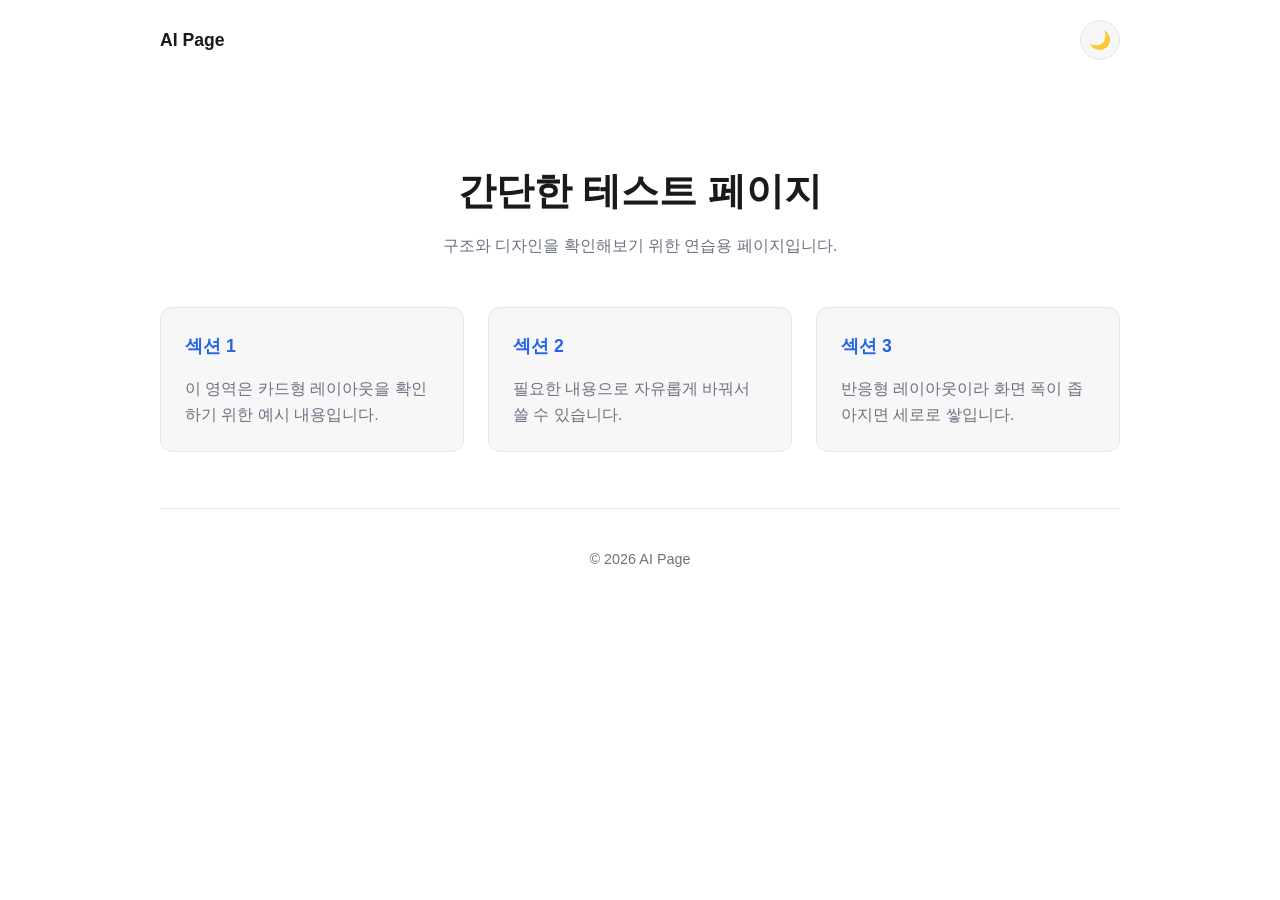
==== index.html @ 1d454346 "Add simple test webpage with dark mode toggle Co-Authored-By: Claude Sonnet 5 <noreply@anthropic.com" ====
<!DOCTYPE html>
<html lang="ko">
<head>
<meta charset="UTF-8">
<meta name="viewport" content="width=device-width, initial-scale=1.0">
<title>AI Page</title>
<link rel="stylesheet" href="style.css">
</head>
<body>
  <header class="site-header">
    <span class="logo">AI Page</span>
    <button id="theme-toggle" aria-label="테마 전환">🌙</button>
  </header>

  <main>
    <section class="hero">
      <h1>간단한 테스트 페이지</h1>
      <p>구조와 디자인을 확인해보기 위한 연습용 페이지입니다.</p>
    </section>

    <section class="cards">
      <article class="card">
        <h2>섹션 1</h2>
        <p>이 영역은 카드형 레이아웃을 확인하기 위한 예시 내용입니다.</p>
      </article>
      <article class="card">
        <h2>섹션 2</h2>
        <p>필요한 내용으로 자유롭게 바꿔서 쓸 수 있습니다.</p>
      </article>
      <article class="card">
        <h2>섹션 3</h2>
        <p>반응형 레이아웃이라 화면 폭이 좁아지면 세로로 쌓입니다.</p>
      </article>
    </section>
  </main>

  <footer class="site-footer">
    <p>&copy; 2026 AI Page</p>
  </footer>

  <script src="script.js"></script>
</body>
</html>
---- style.css ----
:root {
  --bg: #ffffff;
  --text: #1a1a1a;
  --muted: #6b7280;
  --accent: #2563eb;
  --card-bg: #f7f7f8;
  --border: #e5e7eb;
  --space: 24px;
}

[data-theme="dark"] {
  --bg: #111214;
  --text: #f2f2f2;
  --muted: #9ca3af;
  --accent: #60a5fa;
  --card-bg: #1c1d20;
  --border: #2a2b2e;
}

* {
  box-sizing: border-box;
}

body {
  margin: 0;
  padding: 0 var(--space);
  background: var(--bg);
  color: var(--text);
  font-family: -apple-system, BlinkMacSystemFont, "Segoe UI", "Malgun Gothic", sans-serif;
  line-height: 1.6;
  transition: background 0.2s, color 0.2s;
}

.site-header {
  max-width: 960px;
  margin: 0 auto;
  display: flex;
  justify-content: space-between;
  align-items: center;
  padding-block: 20px;
}

.logo {
  font-weight: 700;
  font-size: 1.1rem;
}

#theme-toggle {
  border: 1px solid var(--border);
  background: var(--card-bg);
  color: var(--text);
  border-radius: 999px;
  width: 40px;
  height: 40px;
  font-size: 1.1rem;
  cursor: pointer;
}

main {
  max-width: 960px;
  margin: 0 auto;
}

.hero {
  padding-block: 48px;
  text-align: center;
}

.hero h1 {
  font-size: clamp(1.6rem, 4vw, 2.4rem);
  margin-bottom: 12px;
}

.hero p {
  color: var(--muted);
  margin: 0;
}

.cards {
  display: grid;
  grid-template-columns: repeat(3, 1fr);
  gap: var(--space);
  padding-bottom: 56px;
}

@media (max-width: 700px) {
  .cards {
    grid-template-columns: 1fr;
  }
}

.card {
  background: var(--card-bg);
  border: 1px solid var(--border);
  border-radius: 12px;
  padding: 24px;
}

.card h2 {
  margin-top: 0;
  font-size: 1.1rem;
  color: var(--accent);
}

.card p {
  margin-bottom: 0;
  color: var(--muted);
}

.site-footer {
  max-width: 960px;
  margin: 0 auto;
  padding-block: 24px;
  border-top: 1px solid var(--border);
  color: var(--muted);
  font-size: 0.9rem;
  text-align: center;
}
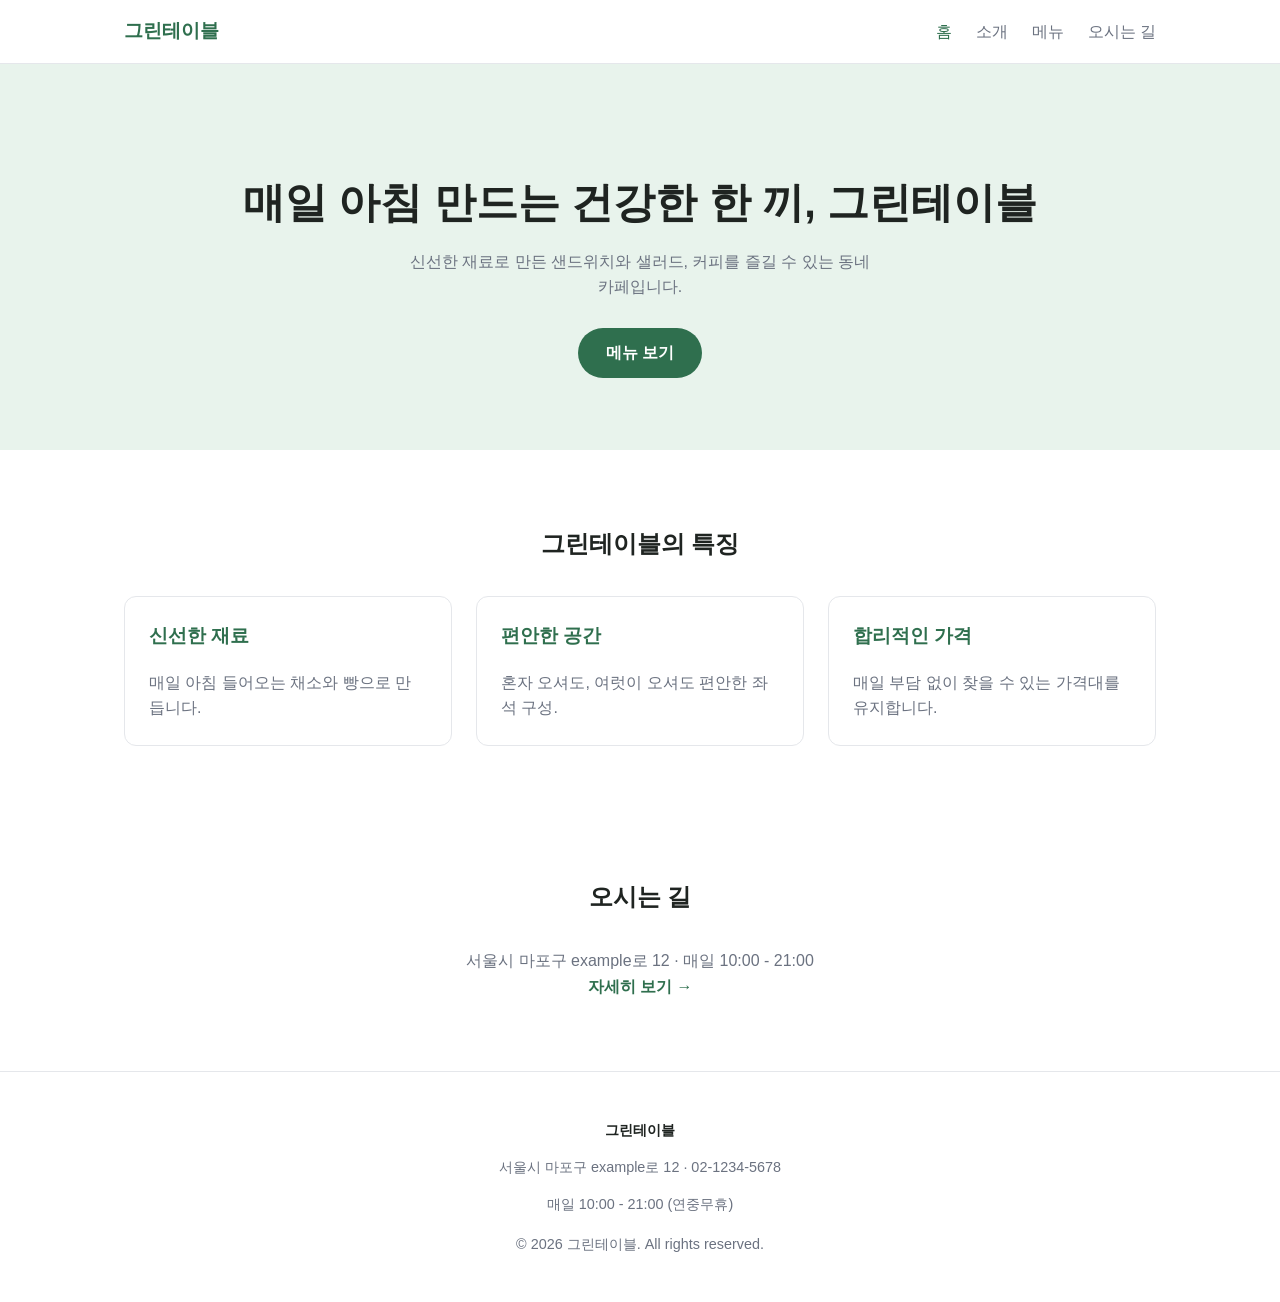
==== commit b6bee98a: "Add grocery cafe placeholder site (4 pages, shared header/footer) Co-Authored-By: Claude Sonnet 5 <n" ====
--- a/index.html
+++ b/index.html
@@ -3,41 +3,49 @@
 <head>
 <meta charset="UTF-8">
 <meta name="viewport" content="width=device-width, initial-scale=1.0">
-<title>AI Page</title>
-<link rel="stylesheet" href="style.css">
+<title>그린테이블</title>
+<link rel="stylesheet" href="css/style.css">
 </head>
-<body>
-  <header class="site-header">
-    <span class="logo">AI Page</span>
-    <button id="theme-toggle" aria-label="테마 전환">🌙</button>
-  </header>
+<body data-page="index">
+  <div id="header"></div>
 
   <main>
     <section class="hero">
-      <h1>간단한 테스트 페이지</h1>
-      <p>구조와 디자인을 확인해보기 위한 연습용 페이지입니다.</p>
+      <h1>매일 아침 만드는 건강한 한 끼, 그린테이블</h1>
+      <p>신선한 재료로 만든 샌드위치와 샐러드, 커피를 즐길 수 있는 동네 카페입니다.</p>
+      <a href="services.html" class="btn">메뉴 보기</a>
     </section>
 
-    <section class="cards">
-      <article class="card">
-        <h2>섹션 1</h2>
-        <p>이 영역은 카드형 레이아웃을 확인하기 위한 예시 내용입니다.</p>
-      </article>
-      <article class="card">
-        <h2>섹션 2</h2>
-        <p>필요한 내용으로 자유롭게 바꿔서 쓸 수 있습니다.</p>
-      </article>
-      <article class="card">
-        <h2>섹션 3</h2>
-        <p>반응형 레이아웃이라 화면 폭이 좁아지면 세로로 쌓입니다.</p>
-      </article>
+    <section class="section container">
+      <h2 class="section-title">그린테이블의 특징</h2>
+      <div class="card-grid">
+        <div class="card">
+          <h3>신선한 재료</h3>
+          <p>매일 아침 들어오는 채소와 빵으로 만듭니다.</p>
+        </div>
+        <div class="card">
+          <h3>편안한 공간</h3>
+          <p>혼자 오셔도, 여럿이 오셔도 편안한 좌석 구성.</p>
+        </div>
+        <div class="card">
+          <h3>합리적인 가격</h3>
+          <p>매일 부담 없이 찾을 수 있는 가격대를 유지합니다.</p>
+        </div>
+      </div>
+    </section>
+
+    <section class="section container">
+      <h2 class="section-title">오시는 길</h2>
+      <p style="text-align:center; color: var(--muted);">
+        서울시 마포구 example로 12 · 매일 10:00 - 21:00<br>
+        <a href="contact.html" style="color: var(--accent); font-weight:600;">자세히 보기 →</a>
+      </p>
     </section>
   </main>
 
-  <footer class="site-footer">
-    <p>&copy; 2026 AI Page</p>
-  </footer>
+  <div id="footer"></div>
 
-  <script src="script.js"></script>
+  <script src="js/include.js"></script>
+  <script src="js/main.js"></script>
 </body>
 </html>
--- a/css/style.css
+++ b/css/style.css
@@ -0,0 +1,253 @@
+:root {
+  --bg: #ffffff;
+  --text: #1f2421;
+  --muted: #6b7280;
+  --accent: #2f6f4e;
+  --accent-light: #e8f3ec;
+  --border: #e5e7eb;
+  --radius: 12px;
+  --container-width: 1080px;
+}
+
+* {
+  box-sizing: border-box;
+}
+
+body {
+  margin: 0;
+  padding: 0;
+  background: var(--bg);
+  color: var(--text);
+  font-family: -apple-system, BlinkMacSystemFont, "Segoe UI", "Malgun Gothic", sans-serif;
+  line-height: 1.6;
+}
+
+a {
+  color: inherit;
+  text-decoration: none;
+}
+
+img {
+  max-width: 100%;
+  display: block;
+}
+
+.container {
+  max-width: var(--container-width);
+  margin: 0 auto;
+  padding-inline: 24px;
+}
+
+/* 헤더 / 내비게이션 */
+
+.site-header {
+  border-bottom: 1px solid var(--border);
+  position: sticky;
+  top: 0;
+  background: var(--bg);
+  z-index: 10;
+}
+
+.header-inner {
+  display: flex;
+  align-items: center;
+  justify-content: space-between;
+  padding-block: 16px;
+}
+
+.logo {
+  font-weight: 700;
+  font-size: 1.2rem;
+  color: var(--accent);
+}
+
+.main-nav {
+  display: flex;
+  gap: 24px;
+}
+
+.main-nav a {
+  color: var(--muted);
+  font-weight: 500;
+}
+
+.main-nav a:hover,
+.main-nav a.active {
+  color: var(--accent);
+}
+
+.nav-toggle {
+  display: none;
+  border: 1px solid var(--border);
+  background: none;
+  border-radius: 8px;
+  width: 40px;
+  height: 40px;
+  font-size: 1.2rem;
+  cursor: pointer;
+}
+
+@media (max-width: 700px) {
+  .nav-toggle {
+    display: block;
+  }
+  .main-nav {
+    position: absolute;
+    top: 100%;
+    left: 0;
+    right: 0;
+    background: var(--bg);
+    border-bottom: 1px solid var(--border);
+    flex-direction: column;
+    gap: 0;
+    display: none;
+  }
+  .main-nav.open {
+    display: flex;
+  }
+  .main-nav a {
+    padding: 14px 24px;
+    border-top: 1px solid var(--border);
+  }
+}
+
+/* 히어로 */
+
+.hero {
+  padding-block: 72px;
+  text-align: center;
+  background: var(--accent-light);
+}
+
+.hero h1 {
+  font-size: clamp(1.8rem, 4vw, 2.6rem);
+  margin-bottom: 12px;
+}
+
+.hero p {
+  color: var(--muted);
+  max-width: 480px;
+  margin: 0 auto 28px;
+}
+
+.btn {
+  display: inline-block;
+  background: var(--accent);
+  color: #fff;
+  padding: 12px 28px;
+  border-radius: 999px;
+  font-weight: 600;
+}
+
+.btn:hover {
+  opacity: 0.9;
+}
+
+/* 페이지 공통 섹션 */
+
+.section {
+  padding-block: 56px;
+}
+
+.section-title {
+  font-size: 1.5rem;
+  margin-bottom: 32px;
+  text-align: center;
+}
+
+.card-grid {
+  display: grid;
+  grid-template-columns: repeat(3, 1fr);
+  gap: 24px;
+}
+
+@media (max-width: 700px) {
+  .card-grid {
+    grid-template-columns: 1fr;
+  }
+}
+
+.card {
+  border: 1px solid var(--border);
+  border-radius: var(--radius);
+  padding: 24px;
+}
+
+.card h3 {
+  margin-top: 0;
+  color: var(--accent);
+}
+
+.card p {
+  color: var(--muted);
+  margin-bottom: 0;
+}
+
+/* 메뉴/서비스 목록 */
+
+.menu-list {
+  display: grid;
+  gap: 16px;
+}
+
+.menu-item {
+  display: flex;
+  justify-content: space-between;
+  align-items: baseline;
+  border-bottom: 1px dashed var(--border);
+  padding-bottom: 12px;
+}
+
+.menu-item .price {
+  color: var(--accent);
+  font-weight: 600;
+  white-space: nowrap;
+}
+
+/* 오시는 길 */
+
+.info-list {
+  list-style: none;
+  padding: 0;
+  display: grid;
+  gap: 12px;
+}
+
+.info-list li strong {
+  display: inline-block;
+  width: 96px;
+  color: var(--muted);
+}
+
+.map-embed {
+  border: 1px solid var(--border);
+  border-radius: var(--radius);
+  overflow: hidden;
+  aspect-ratio: 16 / 9;
+}
+
+.map-embed iframe {
+  width: 100%;
+  height: 100%;
+  border: 0;
+}
+
+/* 푸터 */
+
+.site-footer {
+  border-top: 1px solid var(--border);
+  padding-block: 32px;
+  color: var(--muted);
+  font-size: 0.9rem;
+  text-align: center;
+}
+
+.footer-brand {
+  font-weight: 700;
+  color: var(--text);
+  margin-bottom: 8px;
+}
+
+.footer-copyright {
+  margin-top: 16px;
+}
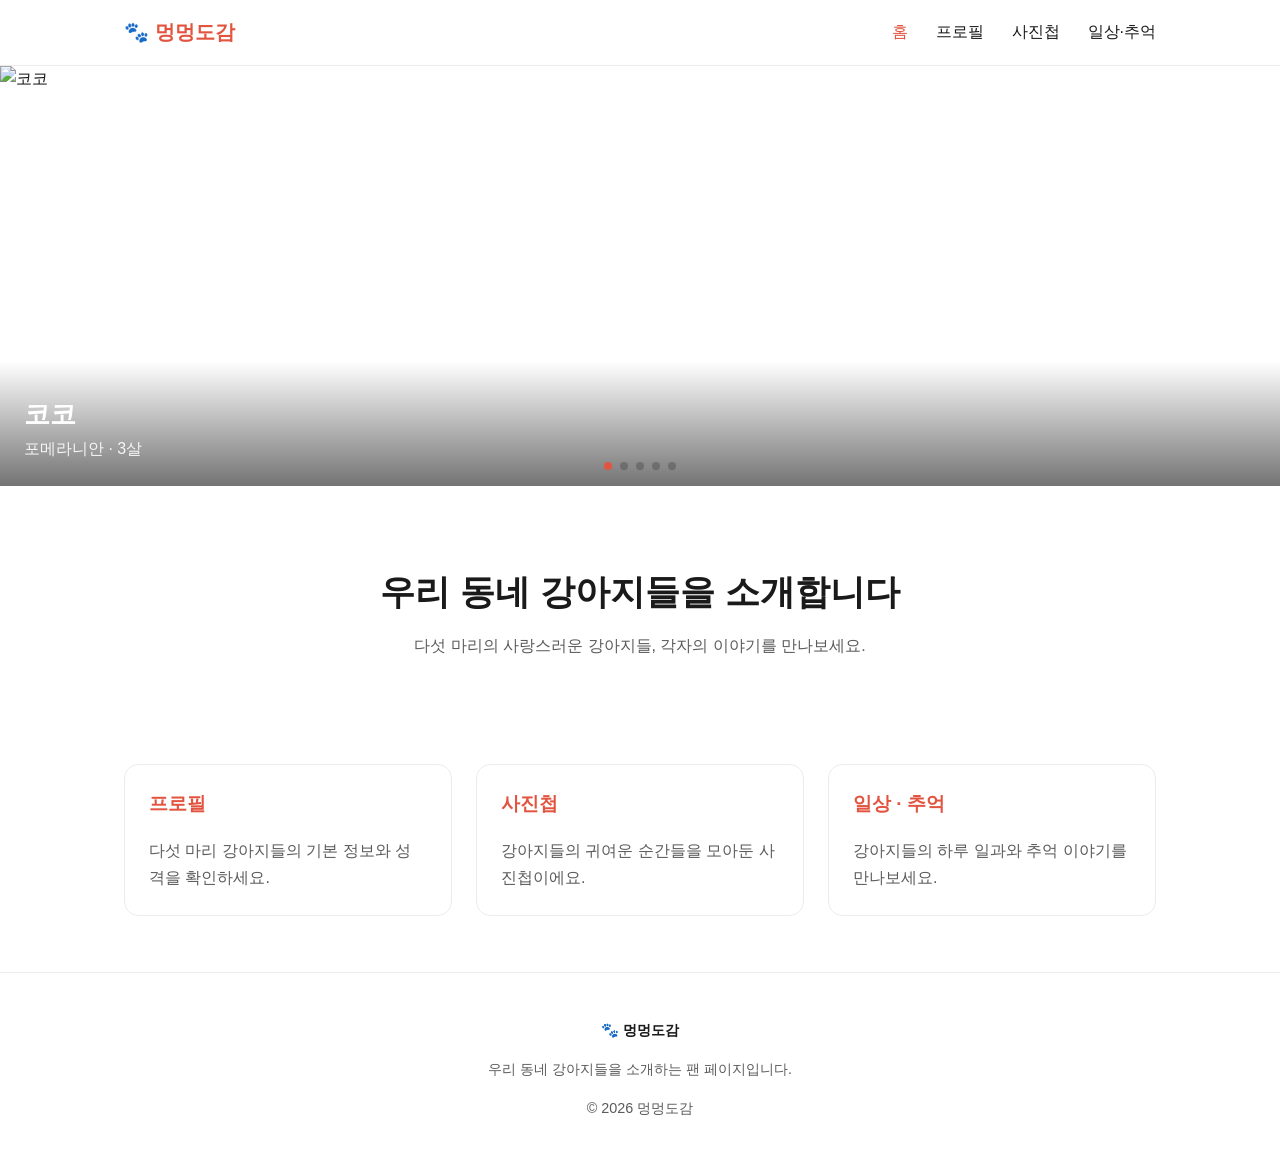
==== commit 64b3e644: "Rebuild as multi-dog intro site with hero swiper and Unsplash photos Replace single-dog cafe-style l" ====
--- a/index.html
+++ b/index.html
@@ -3,48 +3,81 @@
 <head>
 <meta charset="UTF-8">
 <meta name="viewport" content="width=device-width, initial-scale=1.0">
-<title>그린테이블</title>
+<title>멍멍도감</title>
+<link rel="stylesheet" href="https://cdn.jsdelivr.net/npm/swiper@11/swiper-bundle.min.css">
 <link rel="stylesheet" href="css/style.css">
 </head>
 <body data-page="index">
   <div id="header"></div>
 
   <main>
-    <section class="hero">
-      <h1>매일 아침 만드는 건강한 한 끼, 그린테이블</h1>
-      <p>신선한 재료로 만든 샌드위치와 샐러드, 커피를 즐길 수 있는 동네 카페입니다.</p>
-      <a href="services.html" class="btn">메뉴 보기</a>
+    <div class="swiper hero-swiper">
+      <div class="swiper-wrapper">
+        <div class="swiper-slide">
+          <img src="https://images.unsplash.com/photo-1543466835-00a7907e9de1?auto=format&fit=crop&w=1200&q=70" alt="코코">
+          <div class="slide-caption">
+            <div class="dog-name">코코</div>
+            <div class="dog-breed">포메라니안 · 3살</div>
+          </div>
+        </div>
+        <div class="swiper-slide">
+          <img src="https://images.unsplash.com/photo-1552053831-71594a27632d?auto=format&fit=crop&w=1200&q=70" alt="몽치">
+          <div class="slide-caption">
+            <div class="dog-name">몽치</div>
+            <div class="dog-breed">진돗개 · 2살</div>
+          </div>
+        </div>
+        <div class="swiper-slide">
+          <img src="https://images.unsplash.com/photo-1583511655857-d19b40a7a54e?auto=format&fit=crop&w=1200&q=70" alt="두부">
+          <div class="slide-caption">
+            <div class="dog-name">두부</div>
+            <div class="dog-breed">말티즈 · 1살</div>
+          </div>
+        </div>
+        <div class="swiper-slide">
+          <img src="https://images.unsplash.com/photo-1548199973-03cce0bbc87b?auto=format&fit=crop&w=1200&q=70" alt="초코">
+          <div class="slide-caption">
+            <div class="dog-name">초코</div>
+            <div class="dog-breed">푸들 · 4살</div>
+          </div>
+        </div>
+        <div class="swiper-slide">
+          <img src="https://images.unsplash.com/photo-1587300003388-59208cc962cb?auto=format&fit=crop&w=1200&q=70" alt="보리">
+          <div class="slide-caption">
+            <div class="dog-name">보리</div>
+            <div class="dog-breed">웰시코기 · 2살</div>
+          </div>
+        </div>
+      </div>
+      <div class="swiper-pagination"></div>
+    </div>
+
+    <section class="intro">
+      <h1>우리 동네 강아지들을 소개합니다</h1>
+      <p>다섯 마리의 사랑스러운 강아지들, 각자의 이야기를 만나보세요.</p>
     </section>
 
     <section class="section container">
-      <h2 class="section-title">그린테이블의 특징</h2>
       <div class="card-grid">
-        <div class="card">
-          <h3>신선한 재료</h3>
-          <p>매일 아침 들어오는 채소와 빵으로 만듭니다.</p>
-        </div>
-        <div class="card">
-          <h3>편안한 공간</h3>
-          <p>혼자 오셔도, 여럿이 오셔도 편안한 좌석 구성.</p>
-        </div>
-        <div class="card">
-          <h3>합리적인 가격</h3>
-          <p>매일 부담 없이 찾을 수 있는 가격대를 유지합니다.</p>
-        </div>
+        <a href="profile.html" class="card">
+          <h3>프로필</h3>
+          <p>다섯 마리 강아지들의 기본 정보와 성격을 확인하세요.</p>
+        </a>
+        <a href="gallery.html" class="card">
+          <h3>사진첩</h3>
+          <p>강아지들의 귀여운 순간들을 모아둔 사진첩이에요.</p>
+        </a>
+        <a href="diary.html" class="card">
+          <h3>일상 · 추억</h3>
+          <p>강아지들의 하루 일과와 추억 이야기를 만나보세요.</p>
+        </a>
       </div>
-    </section>
-
-    <section class="section container">
-      <h2 class="section-title">오시는 길</h2>
-      <p style="text-align:center; color: var(--muted);">
-        서울시 마포구 example로 12 · 매일 10:00 - 21:00<br>
-        <a href="contact.html" style="color: var(--accent); font-weight:600;">자세히 보기 →</a>
-      </p>
     </section>
   </main>
 
   <div id="footer"></div>
 
+  <script src="https://cdn.jsdelivr.net/npm/swiper@11/swiper-bundle.min.js"></script>
   <script src="js/include.js"></script>
   <script src="js/main.js"></script>
 </body>
--- a/css/style.css
+++ b/css/style.css
@@ -1,11 +1,11 @@
 :root {
   --bg: #ffffff;
-  --text: #1f2421;
-  --muted: #6b7280;
-  --accent: #2f6f4e;
-  --accent-light: #e8f3ec;
-  --border: #e5e7eb;
-  --radius: 12px;
+  --text: #1a1a1a;
+  --muted: #5b5b5b;
+  --accent: #e2543f;
+  --accent-light: #fdeae7;
+  --border: #ececec;
+  --radius: 14px;
   --container-width: 1080px;
 }
 
@@ -19,7 +19,8 @@
   background: var(--bg);
   color: var(--text);
   font-family: -apple-system, BlinkMacSystemFont, "Segoe UI", "Malgun Gothic", sans-serif;
-  line-height: 1.6;
+  line-height: 1.65;
+  font-size: 16px;
 }
 
 a {
@@ -45,7 +46,7 @@
   position: sticky;
   top: 0;
   background: var(--bg);
-  z-index: 10;
+  z-index: 20;
 }
 
 .header-inner {
@@ -57,17 +58,17 @@
 
 .logo {
   font-weight: 700;
-  font-size: 1.2rem;
+  font-size: 1.25rem;
   color: var(--accent);
 }
 
 .main-nav {
   display: flex;
-  gap: 24px;
+  gap: 28px;
 }
 
 .main-nav a {
-  color: var(--muted);
+  color: var(--text);
   font-weight: 500;
 }
 
@@ -111,23 +112,82 @@
   }
 }
 
-/* 히어로 */
-
-.hero {
-  padding-block: 72px;
+/* 히어로 스와이퍼 */
+
+.hero-swiper {
+  width: 100%;
+  height: 420px;
+}
+
+@media (max-width: 700px) {
+  .hero-swiper {
+    height: 320px;
+  }
+}
+
+.hero-swiper .swiper-slide {
+  position: relative;
+}
+
+.hero-swiper img {
+  width: 100%;
+  height: 100%;
+  object-fit: cover;
+}
+
+.slide-caption {
+  position: absolute;
+  left: 0;
+  right: 0;
+  bottom: 0;
+  padding: 32px 24px 24px;
+  background: linear-gradient(to top, rgba(0, 0, 0, 0.55), transparent);
+  color: #fff;
+}
+
+.slide-caption .dog-name {
+  font-size: 1.6rem;
+  font-weight: 700;
+}
+
+.slide-caption .dog-breed {
+  opacity: 0.9;
+}
+
+.swiper-pagination-bullet-active {
+  background: var(--accent) !important;
+}
+
+.intro {
   text-align: center;
-  background: var(--accent-light);
-}
-
-.hero h1 {
-  font-size: clamp(1.8rem, 4vw, 2.6rem);
+  padding-block: 48px;
+  max-width: 560px;
+  margin: 0 auto;
+}
+
+.intro h1 {
+  font-size: clamp(1.7rem, 4vw, 2.2rem);
   margin-bottom: 12px;
 }
 
-.hero p {
-  color: var(--muted);
-  max-width: 480px;
-  margin: 0 auto 28px;
+.intro p {
+  color: var(--muted);
+  margin: 0;
+}
+
+.hero-simple {
+  text-align: center;
+  padding-block: 56px;
+}
+
+.hero-simple h1 {
+  font-size: clamp(1.7rem, 4vw, 2.2rem);
+  margin-bottom: 12px;
+}
+
+.hero-simple p {
+  color: var(--muted);
+  margin: 0;
 }
 
 .btn {
@@ -137,6 +197,7 @@
   padding: 12px 28px;
   border-radius: 999px;
   font-weight: 600;
+  margin-top: 12px;
 }
 
 .btn:hover {
@@ -168,9 +229,17 @@
 }
 
 .card {
+  display: block;
   border: 1px solid var(--border);
   border-radius: var(--radius);
   padding: 24px;
+  background: #fff;
+  transition: box-shadow 0.15s, transform 0.15s;
+}
+
+a.card:hover {
+  box-shadow: 0 4px 16px rgba(0, 0, 0, 0.08);
+  transform: translateY(-2px);
 }
 
 .card h3 {
@@ -183,53 +252,130 @@
   margin-bottom: 0;
 }
 
-/* 메뉴/서비스 목록 */
-
-.menu-list {
+/* 강아지 프로필 카드 */
+
+.dog-grid {
   display: grid;
-  gap: 16px;
-}
-
-.menu-item {
-  display: flex;
-  justify-content: space-between;
-  align-items: baseline;
-  border-bottom: 1px dashed var(--border);
-  padding-bottom: 12px;
-}
-
-.menu-item .price {
-  color: var(--accent);
-  font-weight: 600;
-  white-space: nowrap;
-}
-
-/* 오시는 길 */
-
-.info-list {
-  list-style: none;
-  padding: 0;
-  display: grid;
-  gap: 12px;
-}
-
-.info-list li strong {
-  display: inline-block;
-  width: 96px;
-  color: var(--muted);
-}
-
-.map-embed {
+  grid-template-columns: repeat(3, 1fr);
+  gap: 24px;
+}
+
+@media (max-width: 900px) {
+  .dog-grid {
+    grid-template-columns: repeat(2, 1fr);
+  }
+}
+
+@media (max-width: 560px) {
+  .dog-grid {
+    grid-template-columns: 1fr;
+  }
+}
+
+.dog-card {
   border: 1px solid var(--border);
   border-radius: var(--radius);
   overflow: hidden;
-  aspect-ratio: 16 / 9;
-}
-
-.map-embed iframe {
+  background: #fff;
+}
+
+.dog-card img {
   width: 100%;
-  height: 100%;
-  border: 0;
+  aspect-ratio: 4 / 3;
+  object-fit: cover;
+}
+
+.dog-card-body {
+  padding: 18px;
+}
+
+.dog-card-body h3 {
+  margin: 0 0 4px;
+  font-size: 1.15rem;
+}
+
+.dog-card-body .dog-meta {
+  color: var(--muted);
+  font-size: 0.9rem;
+  margin-bottom: 10px;
+}
+
+.tag-list {
+  display: flex;
+  flex-wrap: wrap;
+  gap: 8px;
+}
+
+.tag {
+  background: var(--accent-light);
+  color: var(--accent);
+  padding: 5px 12px;
+  border-radius: 999px;
+  font-size: 0.82rem;
+  font-weight: 600;
+}
+
+/* 사진첩 */
+
+.gallery-grid {
+  display: grid;
+  grid-template-columns: repeat(3, 1fr);
+  gap: 16px;
+}
+
+@media (max-width: 700px) {
+  .gallery-grid {
+    grid-template-columns: repeat(2, 1fr);
+  }
+}
+
+.gallery-item {
+  position: relative;
+  border-radius: var(--radius);
+  overflow: hidden;
+}
+
+.gallery-item img {
+  width: 100%;
+  aspect-ratio: 4 / 3;
+  object-fit: cover;
+}
+
+.gallery-caption {
+  position: absolute;
+  left: 0;
+  right: 0;
+  bottom: 0;
+  padding: 10px 12px;
+  background: linear-gradient(to top, rgba(0, 0, 0, 0.6), transparent);
+  color: #fff;
+  font-size: 0.9rem;
+  font-weight: 600;
+}
+
+/* 일상·추억 */
+
+.episode-card {
+  border: 1px solid var(--border);
+  border-radius: var(--radius);
+  padding: 20px;
+  background: #fff;
+}
+
+.episode-card .dog-name-tag {
+  display: inline-block;
+  color: var(--accent);
+  font-weight: 700;
+  margin-bottom: 6px;
+}
+
+.episode-card h3 {
+  margin: 0 0 8px;
+}
+
+.episode-card p {
+  margin: 0;
+  color: var(--muted);
 }
 
 /* 푸터 */
